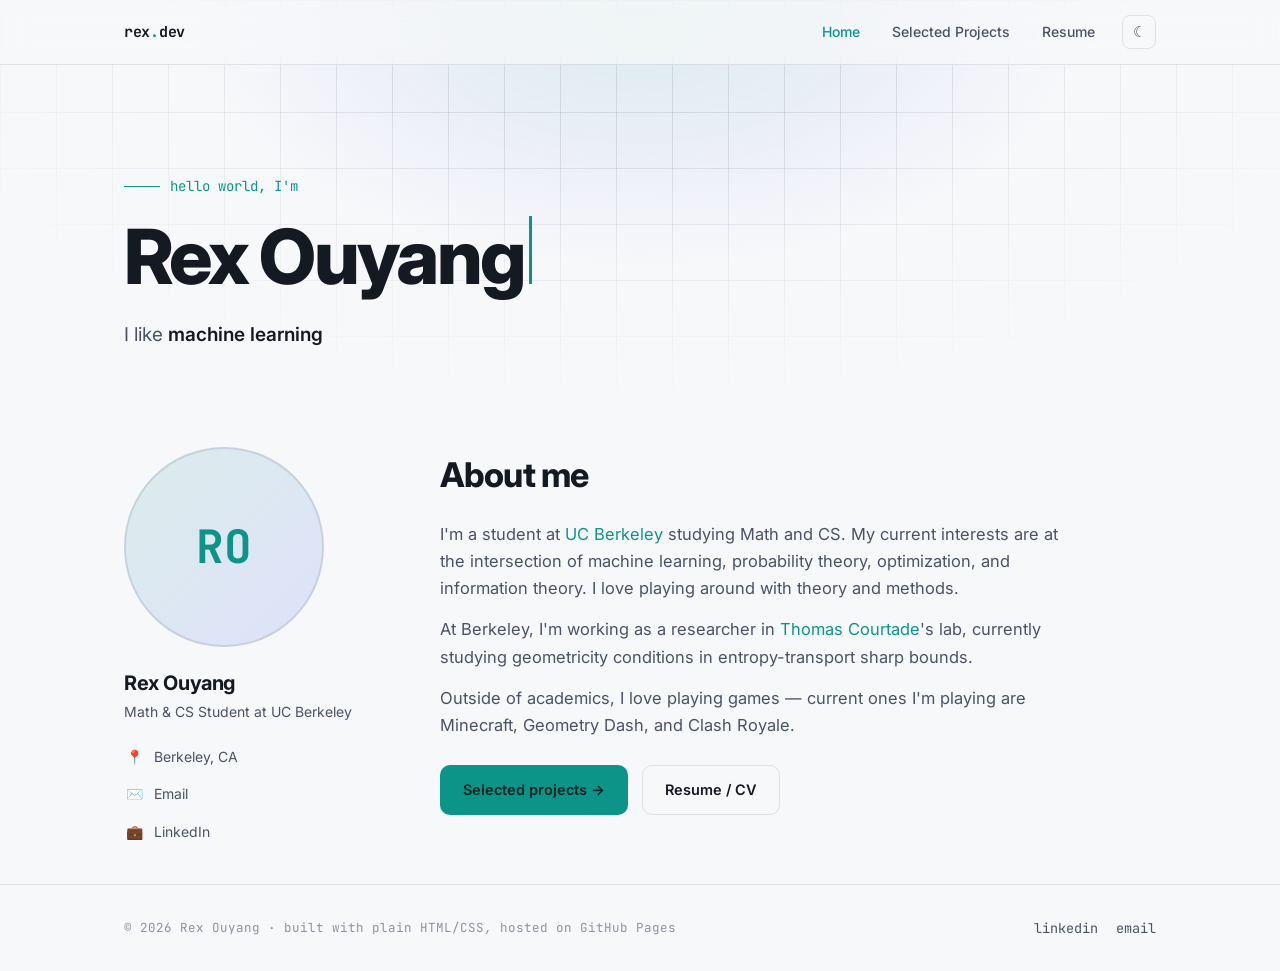
==== index.html @ 9c01684d "Initial site: homepage, selected projects, resume Co-Authored-By: Claude Fable 5 <noreply@anthropic." ====
<!DOCTYPE html>
<html lang="en">
<head>
  <meta charset="UTF-8" />
  <meta name="viewport" content="width=device-width, initial-scale=1.0" />
  <title>Rex Ouyang — Home</title>
  <meta name="description" content="Personal website of Rex Ouyang — machine learning, probability theory, optimization, and information theory." />
  <link rel="preconnect" href="https://fonts.googleapis.com" />
  <link rel="preconnect" href="https://fonts.gstatic.com" crossorigin />
  <link href="https://fonts.googleapis.com/css2?family=Inter:wght@400;500;600;700;800&family=JetBrains+Mono:wght@400;500;700&display=swap" rel="stylesheet" />
  <link rel="stylesheet" href="assets/style.css" />
  <script src="assets/main.js" defer></script>
  <link rel="icon" href="data:image/svg+xml,<svg xmlns='http://www.w3.org/2000/svg' viewBox='0 0 100 100'><text y='80' font-size='80'>∇</text></svg>" />
</head>
<body>
  <div class="bg-grid"></div>
  <div class="bg-glow"></div>

  <nav class="nav">
    <div class="nav-inner">
      <a class="logo" href="index.html">rex<span class="accent">.</span>dev</a>
      <div class="nav-links">
        <a href="index.html" class="active">Home</a>
        <a href="projects.html">Selected Projects</a>
        <a href="resume.html">Resume</a>
        <button class="theme-toggle" onclick="toggleTheme()" aria-label="Toggle theme">☀</button>
      </div>
    </div>
  </nav>

  <main>
    <!-- ============ HERO ============ -->
    <section class="hero container" style="padding-bottom: 30px;">
      <div class="hero-kicker">hello world, I'm</div>
      <h1>Rex Ouyang<span class="cursor-blink"></span></h1>
      <p class="sub">
        I like <strong><span id="typed" data-phrases='["machine learning","probability theory","optimization","information theory"]'></span></strong>
      </p>
    </section>

    <!-- ============ ABOUT ME ============ -->
    <section class="container reveal" style="padding-top: 30px;">
      <div class="about-grid">
        <aside class="profile-card">
          <!-- Drop your photo at assets/profile.jpg — until then the initials show -->
          <div class="avatar">
            <span class="initials">RO</span>
            <img src="assets/profile.jpg" alt="Rex Ouyang" onerror="this.remove()" />
          </div>
          <h2>Rex Ouyang</h2>
          <div class="role">Math &amp; CS Student at UC Berkeley</div>
          <ul class="profile-links">
            <li><span><span class="icon">📍</span>Berkeley, CA</span></li>
            <li><a href="mailto:rexhouyang@berkeley.edu"><span class="icon">✉️</span>Email</a></li>
            <li><a href="https://www.linkedin.com/in/rex-ouyang/"><span class="icon">💼</span>LinkedIn</a></li>
          </ul>
        </aside>

        <div class="about-text">
          <h2>About me</h2>
          <p>
            I'm a student at <a href="https://www.berkeley.edu">UC Berkeley</a> studying
            Math and CS. My current interests are at the intersection of machine learning,
            probability theory, optimization, and information theory. I love playing
            around with theory and methods.
          </p>
          <p>
            At Berkeley, I'm working as a researcher in
            <a href="https://people.eecs.berkeley.edu/~courtade/">Thomas Courtade</a>'s lab,
            currently studying geometricity conditions in entropy-transport sharp bounds.
          </p>
          <p>
            Outside of academics, I love playing games — current ones I'm playing are
            Minecraft, Geometry Dash, and Clash Royale.
          </p>
          <div class="hero-cta" style="margin-top: 26px;">
            <a class="btn btn-primary" href="projects.html">Selected projects →</a>
            <a class="btn btn-ghost" href="resume.html">Resume / CV</a>
          </div>
        </div>
      </div>
    </section>
  </main>

  <footer>
    <div class="footer-inner">
      <p>© 2026 Rex Ouyang · built with plain HTML/CSS, hosted on GitHub Pages</p>
      <div class="socials">
        <a href="https://www.linkedin.com/in/rex-ouyang/">linkedin</a>
        <a href="mailto:rexhouyang@berkeley.edu">email</a>
      </div>
    </div>
  </footer>
</body>
</html>
---- assets/style.css ----
/* ============================================
   Rex Ouyang — personal site
   Design tokens
   ============================================ */
:root {
  --bg: #0a0c10;
  --bg-soft: #11141b;
  --surface: #161a23;
  --surface-2: #1d2230;
  --border: rgba(255, 255, 255, 0.08);
  --text: #e8eaf0;
  --text-dim: #9aa3b5;
  --text-faint: #5d6577;
  --accent: #5eead4;        /* electric teal */
  --accent-2: #818cf8;      /* periwinkle */
  --accent-glow: rgba(94, 234, 212, 0.15);
  --mono: "JetBrains Mono", ui-monospace, SFMono-Regular, Menlo, monospace;
  --sans: "Inter", -apple-system, BlinkMacSystemFont, "Segoe UI", sans-serif;
  --radius: 14px;
  --max-w: 1080px;
}

[data-theme="light"] {
  --bg: #f7f8fa;
  --bg-soft: #eef0f4;
  --surface: #ffffff;
  --surface-2: #f1f3f7;
  --border: rgba(15, 23, 42, 0.1);
  --text: #151922;
  --text-dim: #4b5363;
  --text-faint: #8a92a3;
  --accent: #0d9488;
  --accent-2: #6366f1;
  --accent-glow: rgba(13, 148, 136, 0.12);
}

* { margin: 0; padding: 0; box-sizing: border-box; }

html { scroll-behavior: smooth; }

body {
  font-family: var(--sans);
  background: var(--bg);
  color: var(--text);
  line-height: 1.65;
  -webkit-font-smoothing: antialiased;
  overflow-x: hidden;
  transition: background 0.3s ease, color 0.3s ease;
}

::selection { background: var(--accent); color: var(--bg); }

/* ---------- background grid + glow ---------- */
.bg-grid {
  position: fixed;
  inset: 0;
  z-index: -2;
  background-image:
    linear-gradient(var(--border) 1px, transparent 1px),
    linear-gradient(90deg, var(--border) 1px, transparent 1px);
  background-size: 56px 56px;
  mask-image: radial-gradient(ellipse 80% 60% at 50% 0%, black 30%, transparent 75%);
  -webkit-mask-image: radial-gradient(ellipse 80% 60% at 50% 0%, black 30%, transparent 75%);
}

.bg-glow {
  position: fixed;
  top: -250px;
  left: 50%;
  transform: translateX(-50%);
  width: 900px;
  height: 520px;
  z-index: -1;
  background: radial-gradient(ellipse at center,
    var(--accent-glow) 0%,
    rgba(129, 140, 248, 0.07) 45%,
    transparent 70%);
  pointer-events: none;
}

/* ---------- nav ---------- */
.nav {
  position: sticky;
  top: 0;
  z-index: 50;
  backdrop-filter: blur(14px);
  -webkit-backdrop-filter: blur(14px);
  background: color-mix(in srgb, var(--bg) 72%, transparent);
  border-bottom: 1px solid var(--border);
}

.nav-inner {
  max-width: var(--max-w);
  margin: 0 auto;
  padding: 0 24px;
  height: 64px;
  display: flex;
  align-items: center;
  justify-content: space-between;
}

.logo {
  font-family: var(--mono);
  font-size: 15px;
  font-weight: 700;
  color: var(--text);
  text-decoration: none;
  letter-spacing: -0.02em;
}
.logo .accent { color: var(--accent); }

.nav-links {
  display: flex;
  align-items: center;
  gap: 6px;
}

.nav-links a {
  color: var(--text-dim);
  text-decoration: none;
  font-size: 14px;
  font-weight: 500;
  padding: 7px 13px;
  border-radius: 8px;
  transition: color 0.18s ease, background 0.18s ease;
}

.nav-links a:hover { color: var(--text); background: var(--surface-2); }
.nav-links a.active { color: var(--accent); }

.theme-toggle {
  background: none;
  border: 1px solid var(--border);
  border-radius: 8px;
  width: 34px;
  height: 34px;
  margin-left: 8px;
  cursor: pointer;
  color: var(--text-dim);
  font-size: 15px;
  display: grid;
  place-items: center;
  transition: color 0.18s, border-color 0.18s, transform 0.18s;
}
.theme-toggle:hover { color: var(--accent); border-color: var(--accent); transform: rotate(15deg); }

/* mobile nav */
.nav-burger { display: none; }

@media (max-width: 640px) {
  .nav-links { gap: 0; }
  .nav-links a { padding: 6px 8px; font-size: 13px; }
}

/* ---------- layout ---------- */
.container {
  max-width: var(--max-w);
  margin: 0 auto;
  padding: 0 24px;
}

main { min-height: calc(100vh - 64px - 90px); }

section { padding: 72px 0; }

/* ---------- hero ---------- */
.hero {
  padding-top: 110px;
  padding-bottom: 80px;
}

.hero-kicker {
  font-family: var(--mono);
  font-size: 14px;
  color: var(--accent);
  margin-bottom: 18px;
  display: flex;
  align-items: center;
  gap: 10px;
}

.hero-kicker::before {
  content: "";
  width: 36px;
  height: 1px;
  background: var(--accent);
  display: inline-block;
}

.hero h1 {
  font-size: clamp(42px, 7.5vw, 76px);
  font-weight: 800;
  letter-spacing: -0.035em;
  line-height: 1.05;
  margin-bottom: 22px;
}

.hero h1 .gradient {
  background: linear-gradient(100deg, var(--accent) 0%, var(--accent-2) 100%);
  -webkit-background-clip: text;
  background-clip: text;
  -webkit-text-fill-color: transparent;
  color: transparent;
}

.hero .sub {
  font-size: clamp(16px, 2.4vw, 19px);
  color: var(--text-dim);
  max-width: 560px;
  margin-bottom: 36px;
}

.hero .sub strong { color: var(--text); font-weight: 600; }

.hero-cta { display: flex; gap: 14px; flex-wrap: wrap; }

/* typing cursor */
.cursor-blink {
  display: inline-block;
  width: 3px;
  height: 0.9em;
  background: var(--accent);
  margin-left: 6px;
  vertical-align: baseline;
  animation: blink 1.1s step-end infinite;
}
@keyframes blink { 50% { opacity: 0; } }

/* ---------- buttons ---------- */
.btn {
  display: inline-flex;
  align-items: center;
  gap: 8px;
  padding: 12px 22px;
  border-radius: 10px;
  font-size: 14.5px;
  font-weight: 600;
  text-decoration: none;
  cursor: pointer;
  border: 1px solid transparent;
  transition: transform 0.18s ease, box-shadow 0.18s ease, background 0.18s, border-color 0.18s, color 0.18s;
}

.btn-primary {
  background: var(--accent);
  color: #06241f;
}
.btn-primary:hover {
  transform: translateY(-2px);
  box-shadow: 0 8px 28px var(--accent-glow), 0 4px 12px rgba(0,0,0,0.25);
}

.btn-ghost {
  border-color: var(--border);
  color: var(--text);
  background: transparent;
}
.btn-ghost:hover {
  border-color: var(--accent);
  color: var(--accent);
  transform: translateY(-2px);
}

/* ---------- section headers ---------- */
.section-header { margin-bottom: 44px; }

.section-header .eyebrow {
  font-family: var(--mono);
  font-size: 13px;
  color: var(--accent);
  text-transform: uppercase;
  letter-spacing: 0.12em;
  margin-bottom: 10px;
}

.section-header h2 {
  font-size: clamp(28px, 4.5vw, 38px);
  font-weight: 750;
  letter-spacing: -0.025em;
}

.section-header p {
  color: var(--text-dim);
  margin-top: 10px;
  max-width: 600px;
}

/* ---------- cards ---------- */
.grid {
  display: grid;
  gap: 20px;
}
.grid-2 { grid-template-columns: repeat(2, 1fr); }
.grid-3 { grid-template-columns: repeat(3, 1fr); }

@media (max-width: 880px) {
  .grid-3 { grid-template-columns: repeat(2, 1fr); }
}
@media (max-width: 620px) {
  .grid-2, .grid-3 { grid-template-columns: 1fr; }
}

.card {
  position: relative;
  background: var(--surface);
  border: 1px solid var(--border);
  border-radius: var(--radius);
  padding: 26px;
  transition: transform 0.22s ease, border-color 0.22s ease, box-shadow 0.22s ease;
  overflow: hidden;
}

.card::before {
  content: "";
  position: absolute;
  inset: 0;
  background: radial-gradient(420px circle at var(--mx, 50%) var(--my, 50%),
    var(--accent-glow), transparent 65%);
  opacity: 0;
  transition: opacity 0.3s ease;
  pointer-events: none;
}

.card:hover {
  transform: translateY(-4px);
  border-color: color-mix(in srgb, var(--accent) 40%, var(--border));
  box-shadow: 0 14px 40px rgba(0, 0, 0, 0.3);
}
.card:hover::before { opacity: 1; }

[data-theme="light"] .card:hover { box-shadow: 0 14px 36px rgba(15, 23, 42, 0.1); }

.card h3 {
  font-size: 18px;
  font-weight: 650;
  letter-spacing: -0.015em;
  margin-bottom: 8px;
}

.card p { font-size: 14.5px; color: var(--text-dim); }

.card-icon {
  font-size: 26px;
  margin-bottom: 16px;
  display: block;
}

.card-links {
  margin-top: 18px;
  display: flex;
  gap: 16px;
}

.card-links a {
  font-family: var(--mono);
  font-size: 12.5px;
  color: var(--accent);
  text-decoration: none;
}
.card-links a:hover { text-decoration: underline; }

/* ---------- tags ---------- */
.tags { display: flex; flex-wrap: wrap; gap: 7px; margin-top: 16px; }

.tag {
  font-family: var(--mono);
  font-size: 11.5px;
  color: var(--text-dim);
  background: var(--surface-2);
  border: 1px solid var(--border);
  padding: 3px 10px;
  border-radius: 99px;
}

/* ---------- project filter buttons ---------- */
.filters {
  display: flex;
  flex-wrap: wrap;
  gap: 8px;
  margin-bottom: 32px;
}

.filter-btn {
  font-family: var(--mono);
  font-size: 13px;
  padding: 7px 16px;
  border-radius: 99px;
  border: 1px solid var(--border);
  background: transparent;
  color: var(--text-dim);
  cursor: pointer;
  transition: all 0.18s ease;
}

.filter-btn:hover { color: var(--text); border-color: var(--text-faint); }
.filter-btn.active {
  background: var(--accent);
  color: #06241f;
  border-color: var(--accent);
}

/* ---------- resume ---------- */
.resume-actions {
  display: flex;
  gap: 14px;
  flex-wrap: wrap;
  margin-bottom: 48px;
}

.resume-section { margin-bottom: 44px; }

.resume-section h3 {
  font-family: var(--mono);
  font-size: 13px;
  text-transform: uppercase;
  letter-spacing: 0.12em;
  color: var(--accent);
  margin-bottom: 20px;
  display: flex;
  align-items: center;
  gap: 14px;
}
.resume-section h3::after {
  content: "";
  flex: 1;
  height: 1px;
  background: var(--border);
}

.resume-item {
  display: grid;
  grid-template-columns: 150px 1fr;
  gap: 24px;
  padding: 18px 0;
}

.resume-item .when {
  font-family: var(--mono);
  font-size: 12.5px;
  color: var(--text-faint);
  padding-top: 3px;
}

.resume-item .what h4 {
  font-size: 16px;
  font-weight: 650;
  letter-spacing: -0.01em;
}

.resume-item .what .where {
  font-size: 14px;
  color: var(--accent);
  margin-bottom: 6px;
}

.resume-item .what ul {
  margin-top: 8px;
  padding-left: 18px;
  color: var(--text-dim);
  font-size: 14.5px;
}
.resume-item .what ul li { margin-bottom: 4px; }

@media (max-width: 640px) {
  .resume-item { grid-template-columns: 1fr; gap: 6px; }
}

.skills-grid {
  display: grid;
  grid-template-columns: repeat(auto-fill, minmax(220px, 1fr));
  gap: 16px;
}

.skill-group {
  background: var(--surface);
  border: 1px solid var(--border);
  border-radius: var(--radius);
  padding: 20px;
}

.skill-group .label {
  font-family: var(--mono);
  font-size: 12px;
  color: var(--text-faint);
  text-transform: uppercase;
  letter-spacing: 0.1em;
  margin-bottom: 12px;
}

/* ---------- about (homepage) ---------- */
.about-grid {
  display: grid;
  grid-template-columns: 260px 1fr;
  gap: 56px;
  align-items: start;
}
@media (max-width: 760px) {
  .about-grid { grid-template-columns: 1fr; gap: 36px; }
  .profile-card { max-width: 320px; }
}

.avatar {
  position: relative;
  width: 200px;
  height: 200px;
  margin-bottom: 20px;
  border-radius: 50%;
  overflow: hidden;
  border: 2px solid var(--border);
  background: linear-gradient(135deg, var(--accent-glow), rgba(129, 140, 248, 0.2));
  display: grid;
  place-items: center;
}

.avatar .initials {
  font-family: var(--mono);
  font-size: 46px;
  font-weight: 700;
  color: var(--accent);
}

.avatar img {
  position: absolute;
  inset: 0;
  width: 100%;
  height: 100%;
  object-fit: cover;
}

.profile-card h2 {
  font-size: 20px;
  font-weight: 700;
  letter-spacing: -0.02em;
}

.profile-card .role {
  font-size: 14px;
  color: var(--text-dim);
  margin-bottom: 20px;
}

.profile-links {
  list-style: none;
  display: flex;
  flex-direction: column;
  gap: 11px;
}

.profile-links a, .profile-links li > span {
  display: inline-flex;
  align-items: center;
  gap: 10px;
  color: var(--text-dim);
  text-decoration: none;
  font-size: 14px;
  transition: color 0.18s ease;
}
.profile-links a:hover { color: var(--accent); }
.profile-links .icon {
  width: 20px;
  text-align: center;
  flex-shrink: 0;
}

.about-text h2 {
  font-size: clamp(26px, 4vw, 34px);
  font-weight: 750;
  letter-spacing: -0.025em;
  margin-bottom: 18px;
}

.about-text p {
  color: var(--text-dim);
  font-size: 16.5px;
  max-width: 640px;
  margin-bottom: 14px;
}

.about-text p a { color: var(--accent); text-decoration: none; }
.about-text p a:hover { text-decoration: underline; }

/* ---------- footer ---------- */
footer {
  border-top: 1px solid var(--border);
  padding: 32px 0;
  margin-top: 40px;
}

.footer-inner {
  max-width: var(--max-w);
  margin: 0 auto;
  padding: 0 24px;
  display: flex;
  align-items: center;
  justify-content: space-between;
  flex-wrap: wrap;
  gap: 14px;
}

footer p {
  font-family: var(--mono);
  font-size: 12.5px;
  color: var(--text-faint);
}

.socials { display: flex; gap: 18px; }

.socials a {
  color: var(--text-dim);
  text-decoration: none;
  font-size: 13.5px;
  font-family: var(--mono);
  transition: color 0.18s ease;
}
.socials a:hover { color: var(--accent); }

/* ---------- scroll reveal ---------- */
.reveal {
  opacity: 0;
  transform: translateY(24px);
  transition: opacity 0.6s cubic-bezier(0.16, 1, 0.3, 1),
              transform 0.6s cubic-bezier(0.16, 1, 0.3, 1);
}

.reveal.visible { opacity: 1; transform: none; }

@media (prefers-reduced-motion: reduce) {
  .reveal { opacity: 1; transform: none; transition: none; }
  html { scroll-behavior: auto; }
}
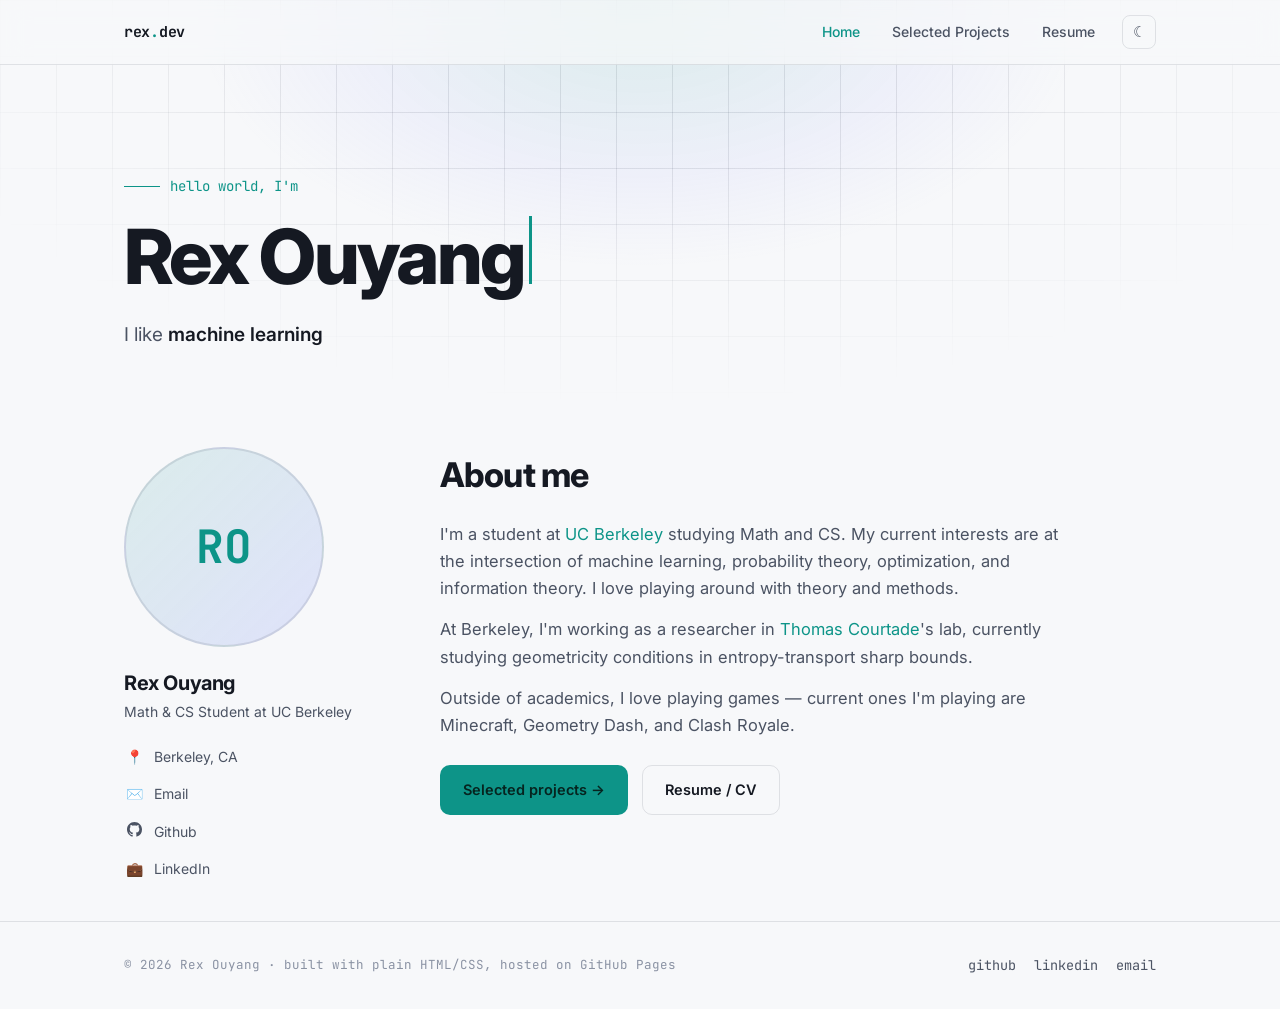
==== commit 9d04e59a: "Add GitHub link to homepage profile card and footer Co-Authored-By: Claude Fable 5 <noreply@anthropi" ====
--- a/index.html
+++ b/index.html
@@ -52,6 +52,7 @@
           <ul class="profile-links">
             <li><span><span class="icon">📍</span>Berkeley, CA</span></li>
             <li><a href="mailto:rexhouyang@berkeley.edu"><span class="icon">✉️</span>Email</a></li>
+            <li><a href="https://github.com/Shrekles"><span class="icon"><svg viewBox="0 0 16 16" width="15" height="15" fill="currentColor" aria-hidden="true"><path d="M8 0C3.58 0 0 3.58 0 8c0 3.54 2.29 6.53 5.47 7.59.4.07.55-.17.55-.38 0-.19-.01-.82-.01-1.49-2.01.37-2.53-.49-2.69-.94-.09-.23-.48-.94-.82-1.13-.28-.15-.68-.52-.01-.53.63-.01 1.08.58 1.23.82.72 1.21 1.87.87 2.33.66.07-.52.28-.87.51-1.07-1.78-.2-3.64-.89-3.64-3.95 0-.87.31-1.59.82-2.15-.08-.2-.36-1.02.08-2.12 0 0 .67-.21 2.2.82.64-.18 1.32-.27 2-.27s1.36.09 2 .27c1.53-1.04 2.2-.82 2.2-.82.44 1.1.16 1.92.08 2.12.51.56.82 1.27.82 2.15 0 3.07-1.87 3.75-3.65 3.95.29.25.54.73.54 1.48 0 1.07-.01 1.93-.01 2.2 0 .21.15.46.55.38A8.01 8.01 0 0 0 16 8c0-4.42-3.58-8-8-8z"/></svg></span>Github</a></li>
             <li><a href="https://www.linkedin.com/in/rex-ouyang/"><span class="icon">💼</span>LinkedIn</a></li>
           </ul>
         </aside>
@@ -86,6 +87,7 @@
     <div class="footer-inner">
       <p>© 2026 Rex Ouyang · built with plain HTML/CSS, hosted on GitHub Pages</p>
       <div class="socials">
+        <a href="https://github.com/Shrekles">github</a>
         <a href="https://www.linkedin.com/in/rex-ouyang/">linkedin</a>
         <a href="mailto:rexhouyang@berkeley.edu">email</a>
       </div>
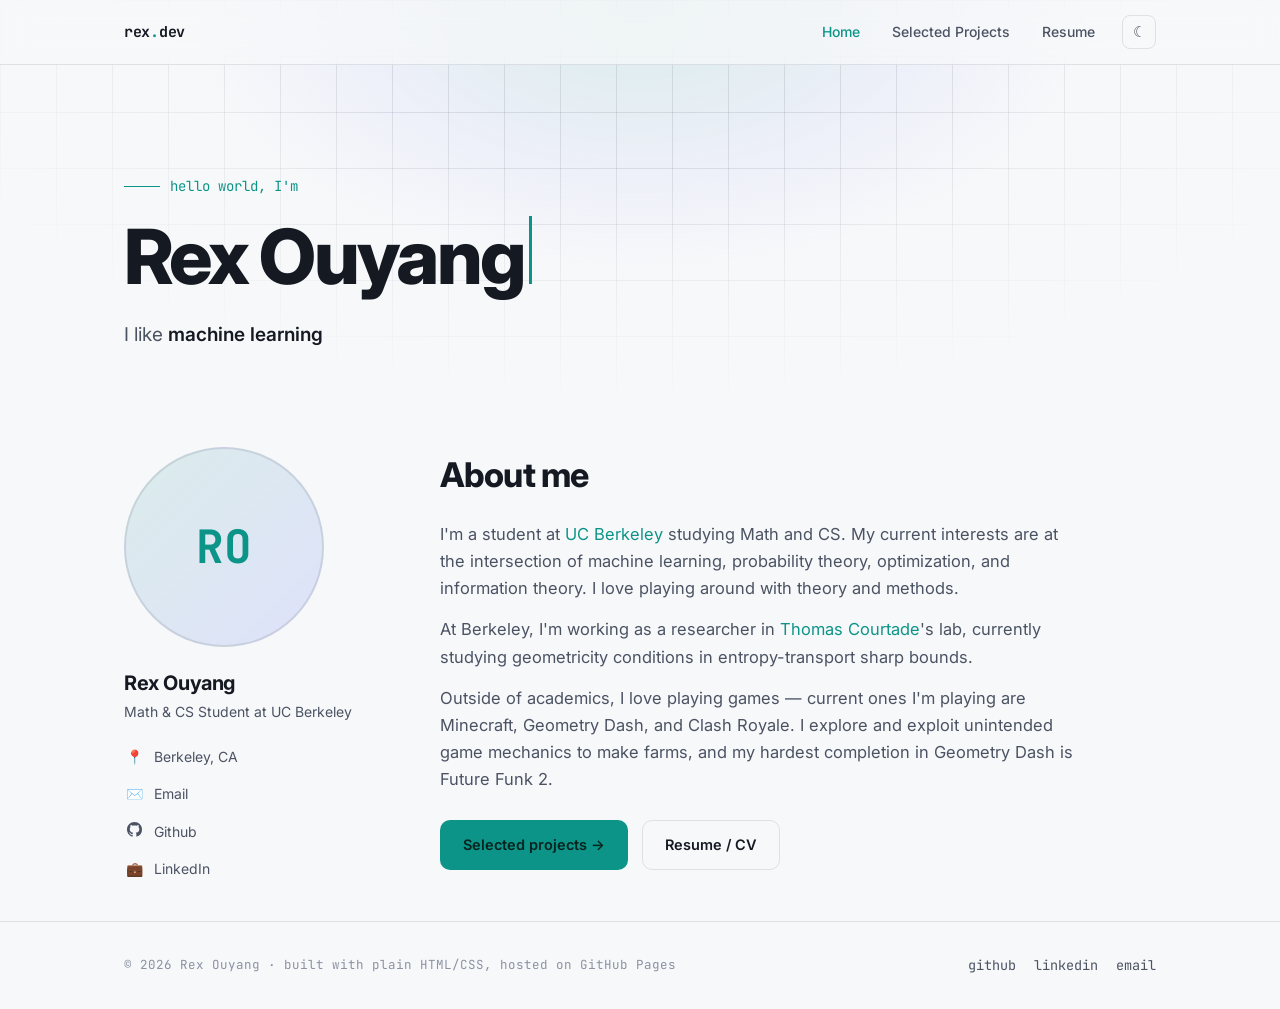
==== commit 349d4684: "Expand games blurb: mechanics-exploit farms, Future Funk 2 completion Co-Authored-By: Claude Fable 5" ====
--- a/index.html
+++ b/index.html
@@ -72,7 +72,9 @@
           </p>
           <p>
             Outside of academics, I love playing games — current ones I'm playing are
-            Minecraft, Geometry Dash, and Clash Royale.
+            Minecraft, Geometry Dash, and Clash Royale. I explore and exploit unintended
+            game mechanics to make farms, and my hardest completion in Geometry Dash is
+            Future Funk 2.
           </p>
           <div class="hero-cta" style="margin-top: 26px;">
             <a class="btn btn-primary" href="projects.html">Selected projects →</a>
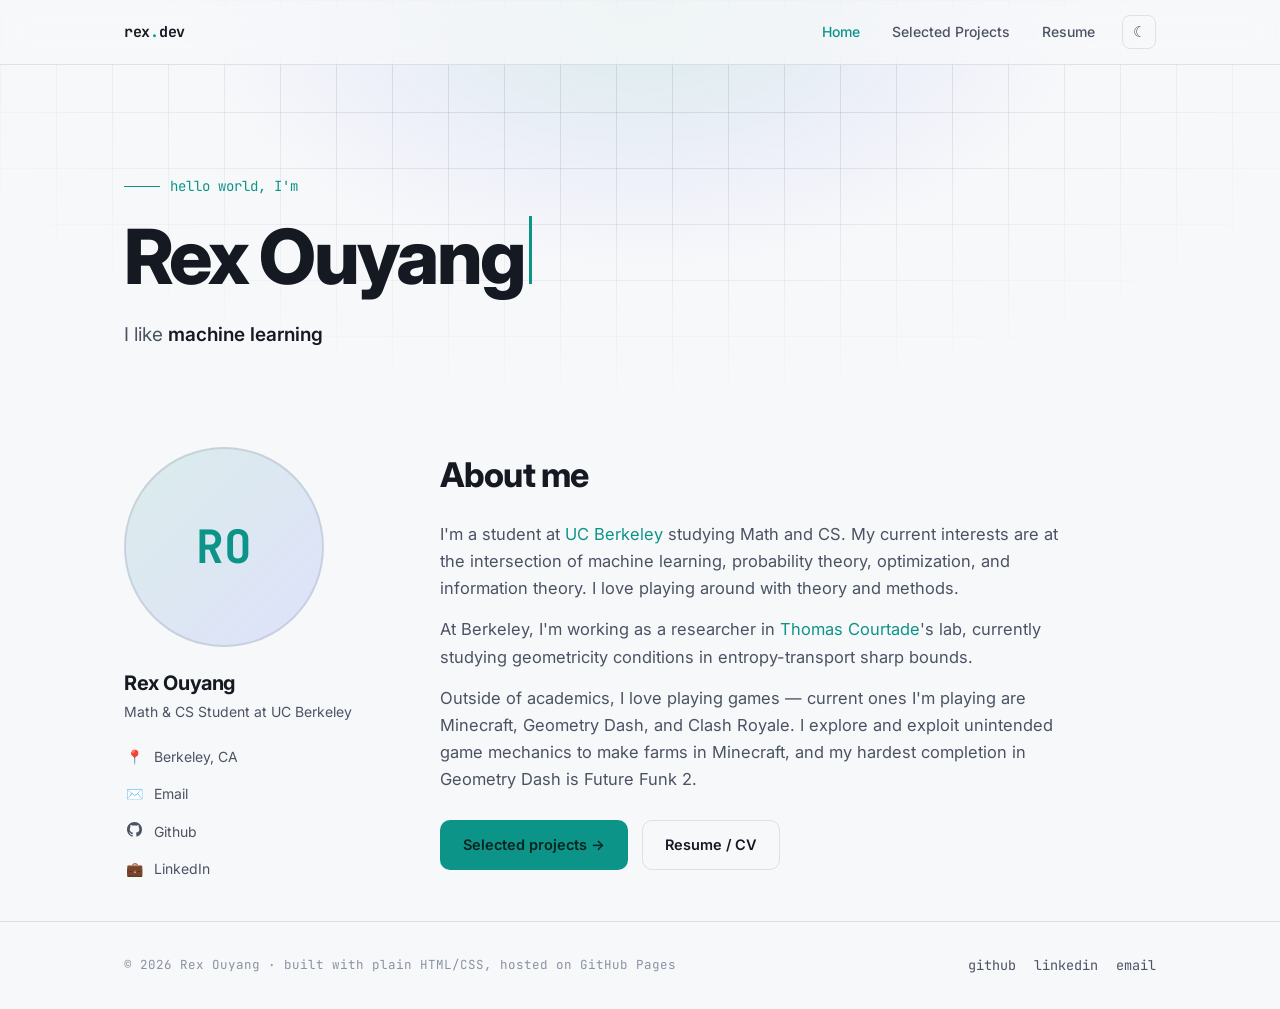
==== commit 29e1fbfe: "Clarify farms are in Minecraft Co-Authored-By: Claude Fable 5 <noreply@anthropic.com>" ====
--- a/index.html
+++ b/index.html
@@ -73,8 +73,8 @@
           <p>
             Outside of academics, I love playing games — current ones I'm playing are
             Minecraft, Geometry Dash, and Clash Royale. I explore and exploit unintended
-            game mechanics to make farms, and my hardest completion in Geometry Dash is
-            Future Funk 2.
+            game mechanics to make farms in Minecraft, and my hardest completion in
+            Geometry Dash is Future Funk 2.
           </p>
           <div class="hero-cta" style="margin-top: 26px;">
             <a class="btn btn-primary" href="projects.html">Selected projects →</a>
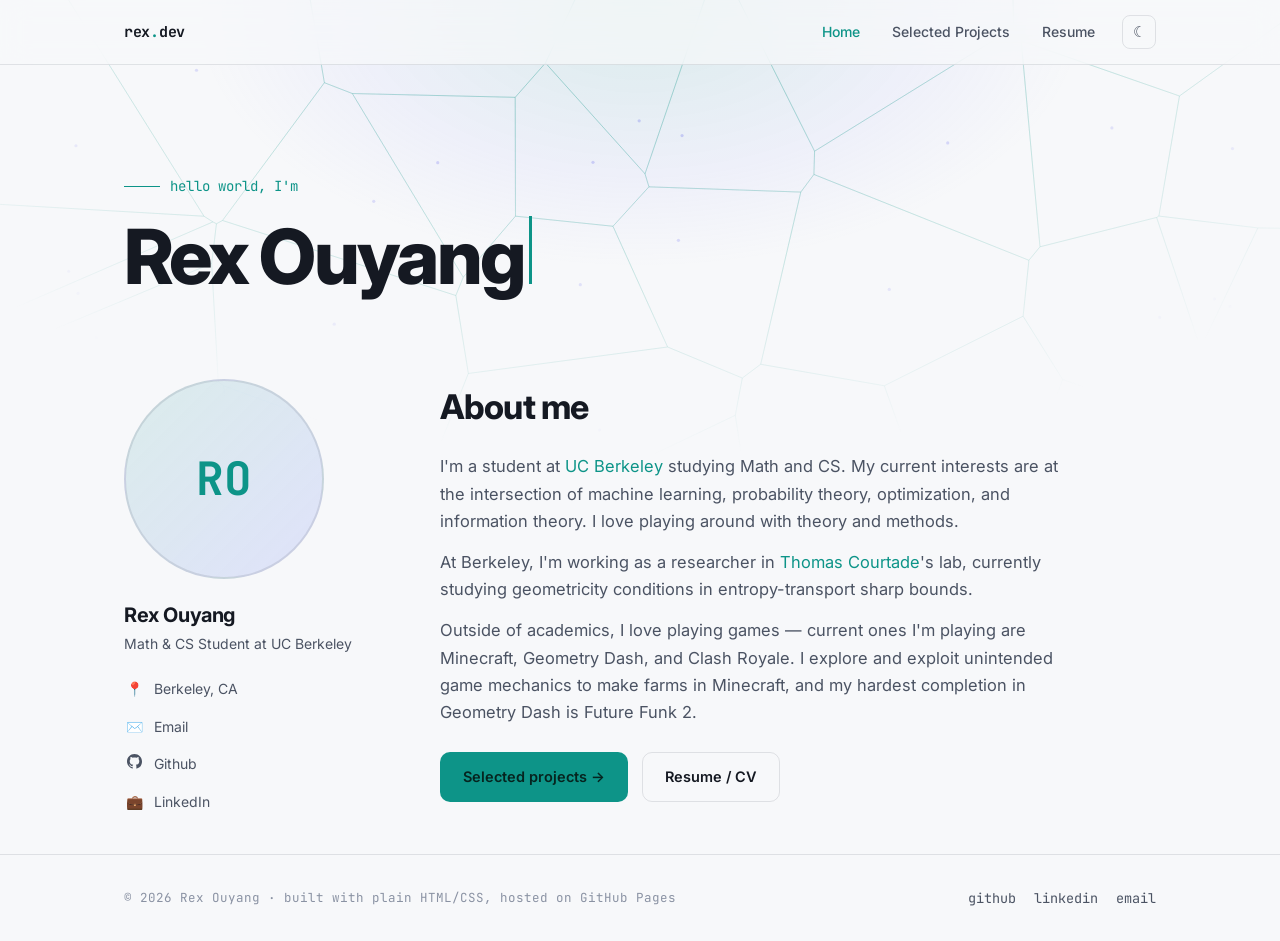
==== commit 024fba7f: "Replace grid background with generative Poisson-Voronoi; drop hero typing line Co-Authored-By: Claud" ====
--- a/index.html
+++ b/index.html
@@ -13,7 +13,7 @@
   <link rel="icon" href="data:image/svg+xml,<svg xmlns='http://www.w3.org/2000/svg' viewBox='0 0 100 100'><text y='80' font-size='80'>∇</text></svg>" />
 </head>
 <body>
-  <div class="bg-grid"></div>
+  <canvas class="bg-voronoi" id="bg-voronoi" aria-hidden="true"></canvas>
   <div class="bg-glow"></div>
 
   <nav class="nav">
@@ -33,9 +33,6 @@
     <section class="hero container" style="padding-bottom: 30px;">
       <div class="hero-kicker">hello world, I'm</div>
       <h1>Rex Ouyang<span class="cursor-blink"></span></h1>
-      <p class="sub">
-        I like <strong><span id="typed" data-phrases='["machine learning","probability theory","optimization","information theory"]'></span></strong>
-      </p>
     </section>
 
     <!-- ============ ABOUT ME ============ -->
--- a/assets/style.css
+++ b/assets/style.css
@@ -50,17 +50,16 @@
 
 ::selection { background: var(--accent); color: var(--bg); }
 
-/* ---------- background grid + glow ---------- */
-.bg-grid {
+/* ---------- background: Poisson–Voronoi + glow ---------- */
+.bg-voronoi {
   position: fixed;
   inset: 0;
   z-index: -2;
-  background-image:
-    linear-gradient(var(--border) 1px, transparent 1px),
-    linear-gradient(90deg, var(--border) 1px, transparent 1px);
-  background-size: 56px 56px;
-  mask-image: radial-gradient(ellipse 80% 60% at 50% 0%, black 30%, transparent 75%);
-  -webkit-mask-image: radial-gradient(ellipse 80% 60% at 50% 0%, black 30%, transparent 75%);
+  width: 100%;
+  height: 100%;
+  pointer-events: none;
+  mask-image: radial-gradient(ellipse 85% 65% at 50% 0%, black 25%, transparent 78%);
+  -webkit-mask-image: radial-gradient(ellipse 85% 65% at 50% 0%, black 25%, transparent 78%);
 }
 
 .bg-glow {
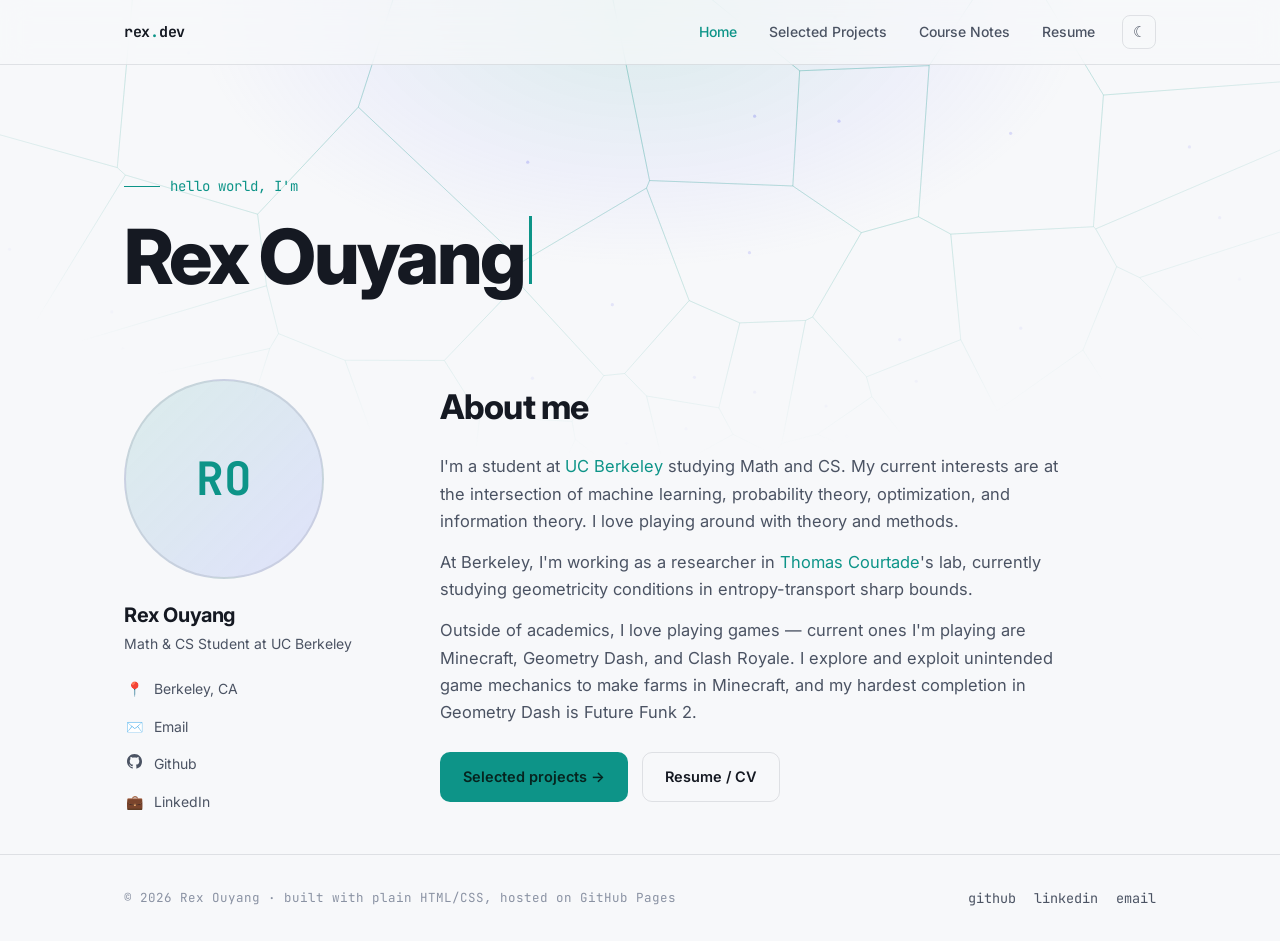
==== commit f42c6fe3: "Add undergraduate course notes page with empty state Co-Authored-By: Claude Fable 5 <noreply@anthrop" ====
--- a/index.html
+++ b/index.html
@@ -21,7 +21,8 @@
       <a class="logo" href="index.html">rex<span class="accent">.</span>dev</a>
       <div class="nav-links">
         <a href="index.html" class="active">Home</a>
-        <a href="projects.html">Selected Projects</a>
+        <a href="projects.html"><span class="nav-full">Selected </span>Projects</a>
+        <a href="notes.html"><span class="nav-full">Course </span>Notes</a>
         <a href="resume.html">Resume</a>
         <button class="theme-toggle" onclick="toggleTheme()" aria-label="Toggle theme">☀</button>
       </div>
--- a/assets/style.css
+++ b/assets/style.css
@@ -147,8 +147,12 @@
 .nav-burger { display: none; }
 
 @media (max-width: 640px) {
+  .nav-inner { padding: 0 14px; }
   .nav-links { gap: 0; }
-  .nav-links a { padding: 6px 8px; font-size: 13px; }
+  .nav-links a { padding: 6px 7px; font-size: 12.5px; white-space: nowrap; }
+  .theme-toggle { margin-left: 4px; width: 30px; height: 30px; }
+  /* "Selected Projects" -> "Projects", "Course Notes" -> "Notes" */
+  .nav-full { display: none; }
 }
 
 /* ---------- layout ---------- */
@@ -398,6 +402,78 @@
   border-color: var(--accent);
 }
 
+/* ---------- course notes ---------- */
+.empty-state {
+  text-align: center;
+  padding: 8px 0 32px;
+}
+
+.empty-state img {
+  display: block;
+  width: 100%;
+  max-width: 470px;
+  margin: 0 auto 28px;
+  border-radius: var(--radius);
+  border: 1px solid var(--border);
+}
+
+.empty-state h3 {
+  font-size: 20px;
+  font-weight: 650;
+  letter-spacing: -0.015em;
+  margin-bottom: 8px;
+}
+
+.empty-state p {
+  color: var(--text-dim);
+  font-size: 15px;
+  max-width: 460px;
+  margin: 0 auto;
+}
+
+/* rows for when notes exist — see the template in notes.html */
+.note-row {
+  display: flex;
+  align-items: baseline;
+  gap: 18px;
+  padding: 15px 18px;
+  border-radius: 10px;
+  border: 1px solid transparent;
+  text-decoration: none;
+  color: inherit;
+  transition: background 0.18s ease, border-color 0.18s ease;
+}
+
+.note-row:hover {
+  background: var(--surface);
+  border-color: var(--border);
+}
+
+.note-code {
+  font-family: var(--mono);
+  font-size: 13px;
+  color: var(--accent);
+  min-width: 96px;
+  flex-shrink: 0;
+}
+
+.note-title { font-weight: 550; font-size: 15px; }
+
+.note-meta {
+  font-family: var(--mono);
+  font-size: 12.5px;
+  color: var(--text-faint);
+  margin-left: auto;
+  flex-shrink: 0;
+}
+
+.note-row:hover .note-meta { color: var(--accent); }
+
+@media (max-width: 640px) {
+  .note-row { flex-wrap: wrap; gap: 6px 14px; }
+  .note-meta { margin-left: 0; }
+}
+
 /* ---------- resume ---------- */
 .resume-actions {
   display: flex;
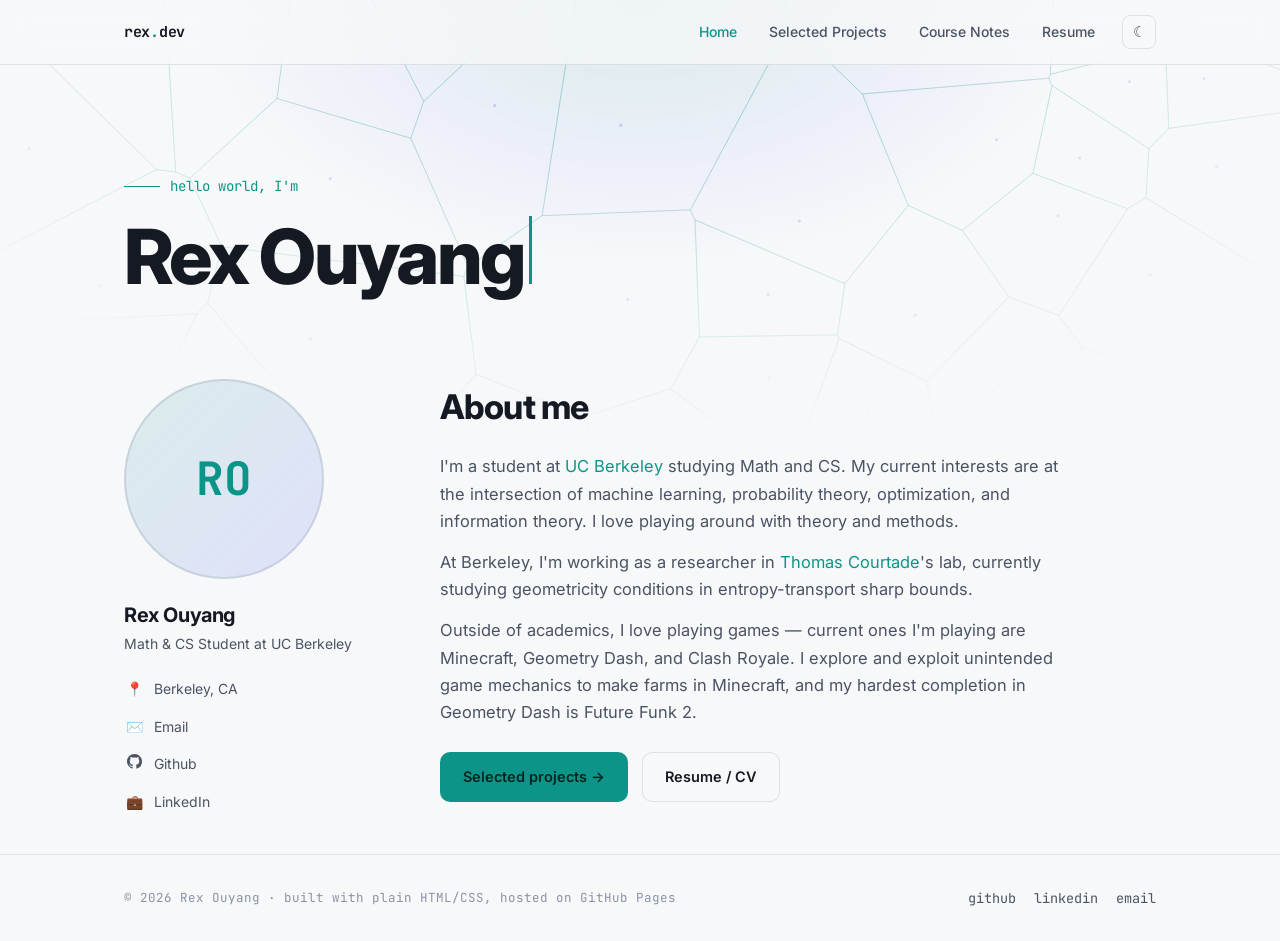
==== commit 89118c4f: "SEO: per-page titles, meta descriptions, canonicals, OG tags, JSON-LD, sitemap Also fixes missing h1" ====
--- a/index.html
+++ b/index.html
@@ -3,8 +3,34 @@
 <head>
   <meta charset="UTF-8" />
   <meta name="viewport" content="width=device-width, initial-scale=1.0" />
-  <title>Rex Ouyang — Home</title>
-  <meta name="description" content="Personal website of Rex Ouyang — machine learning, probability theory, optimization, and information theory." />
+  <title>Rex Ouyang — Math &amp; CS at UC Berkeley</title>
+  <meta name="description" content="Math and CS undergraduate at UC Berkeley, researching sharp entropy bounds in Thomas Courtade's lab. Projects and scribed course notes." />
+  <link rel="canonical" href="https://shrekles.github.io/" />
+  <meta property="og:type" content="website" />
+  <meta property="og:site_name" content="Rex Ouyang" />
+  <meta property="og:title" content="Rex Ouyang — Math &amp; CS at UC Berkeley" />
+  <meta property="og:description" content="Math and CS at UC Berkeley. Machine learning, probability theory, optimization, and information theory." />
+  <meta property="og:url" content="https://shrekles.github.io/" />
+  <meta name="twitter:card" content="summary" />
+  <script type="application/ld+json">
+  {
+    "@context": "https://schema.org",
+    "@type": "Person",
+    "name": "Rex Ouyang",
+    "url": "https://shrekles.github.io/",
+    "email": "mailto:rexhouyang@berkeley.edu",
+    "jobTitle": "Undergraduate Researcher",
+    "affiliation": {
+      "@type": "CollegeOrUniversity",
+      "name": "University of California, Berkeley"
+    },
+    "knowsAbout": ["Machine learning", "Probability theory", "Optimization", "Information theory"],
+    "sameAs": [
+      "https://github.com/Shrekles",
+      "https://www.linkedin.com/in/rex-ouyang/"
+    ]
+  }
+  </script>
   <link rel="preconnect" href="https://fonts.googleapis.com" />
   <link rel="preconnect" href="https://fonts.gstatic.com" crossorigin />
   <link href="https://fonts.googleapis.com/css2?family=Inter:wght@400;500;600;700;800&family=JetBrains+Mono:wght@400;500;700&display=swap" rel="stylesheet" />
--- a/assets/style.css
+++ b/assets/style.css
@@ -276,6 +276,7 @@
   margin-bottom: 10px;
 }
 
+.section-header h1,
 .section-header h2 {
   font-size: clamp(28px, 4.5vw, 38px);
   font-weight: 750;
@@ -287,6 +288,12 @@
   margin-top: 10px;
   max-width: 600px;
 }
+
+.section-header p a {
+  color: var(--accent);
+  text-decoration: none;
+}
+.section-header p a:hover { text-decoration: underline; }
 
 /* ---------- cards ---------- */
 .grid {
@@ -403,38 +410,34 @@
 }
 
 /* ---------- course notes ---------- */
-.empty-state {
+/* end-of-page marker */
+.scroll-end {
   text-align: center;
-  padding: 8px 0 32px;
-}
-
-.empty-state img {
+  padding: 64px 0 8px;
+}
+
+.scroll-end img {
   display: block;
   width: 100%;
-  max-width: 470px;
-  margin: 0 auto 28px;
+  max-width: 400px;
+  margin: 0 auto 18px;
   border-radius: var(--radius);
   border: 1px solid var(--border);
 }
 
-.empty-state h3 {
-  font-size: 20px;
-  font-weight: 650;
-  letter-spacing: -0.015em;
-  margin-bottom: 8px;
-}
-
-.empty-state p {
-  color: var(--text-dim);
-  font-size: 15px;
-  max-width: 460px;
+.scroll-end p {
+  font-family: var(--mono);
+  font-size: 13px;
+  color: var(--text-faint);
+  max-width: 420px;
   margin: 0 auto;
+  line-height: 1.6;
 }
 
 /* rows for when notes exist — see the template in notes.html */
 .note-row {
   display: flex;
-  align-items: baseline;
+  align-items: flex-start;
   gap: 18px;
   padding: 15px 18px;
   border-radius: 10px;
@@ -455,9 +458,26 @@
   color: var(--accent);
   min-width: 96px;
   flex-shrink: 0;
-}
-
-.note-title { font-weight: 550; font-size: 15px; }
+  padding-top: 2px;
+}
+
+.note-body {
+  display: flex;
+  flex-direction: column;
+  gap: 3px;
+}
+
+.note-title {
+  font-weight: 550;
+  font-size: 15px;
+  letter-spacing: -0.01em;
+}
+
+.note-desc {
+  font-size: 13px;
+  color: var(--text-faint);
+  line-height: 1.5;
+}
 
 .note-meta {
   font-family: var(--mono);
@@ -465,6 +485,7 @@
   color: var(--text-faint);
   margin-left: auto;
   flex-shrink: 0;
+  padding-top: 2px;
 }
 
 .note-row:hover .note-meta { color: var(--accent); }
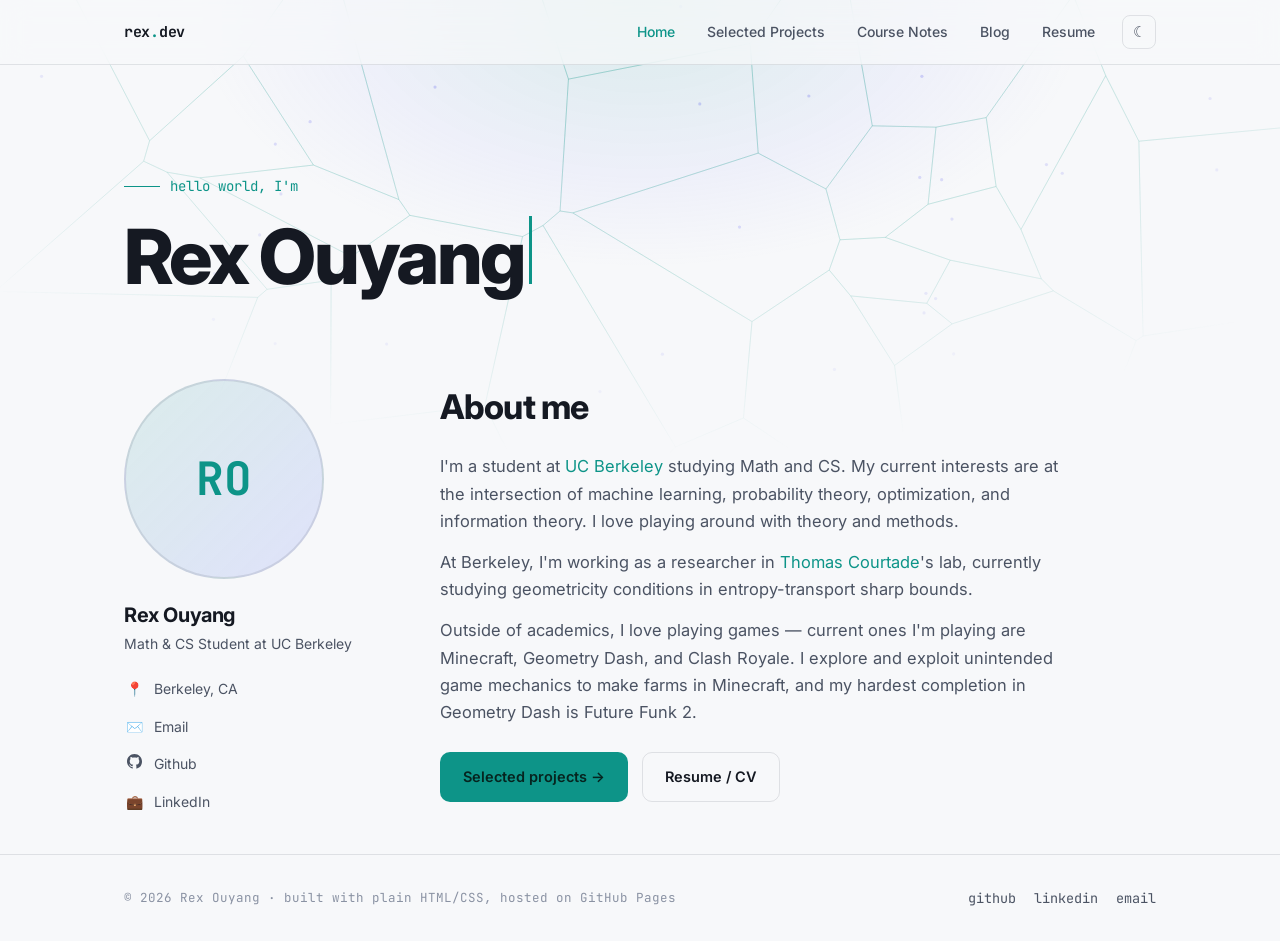
==== commit deeaf474: "Add blog section with post on geometricity of transport-entropy inequalities" ====
--- a/index.html
+++ b/index.html
@@ -49,6 +49,7 @@
         <a href="index.html" class="active">Home</a>
         <a href="projects.html"><span class="nav-full">Selected </span>Projects</a>
         <a href="notes.html"><span class="nav-full">Course </span>Notes</a>
+        <a href="blog.html">Blog</a>
         <a href="resume.html">Resume</a>
         <button class="theme-toggle" onclick="toggleTheme()" aria-label="Toggle theme">☀</button>
       </div>
--- a/assets/style.css
+++ b/assets/style.css
@@ -495,6 +495,251 @@
   .note-meta { margin-left: 0; }
 }
 
+/* ---------- notes: compact / icon view toggle ---------- */
+.notes-toolbar {
+  display: flex;
+  align-items: center;
+  justify-content: flex-end;
+  gap: 10px;
+  margin-bottom: 10px;
+}
+
+.resample-btn {
+  display: inline-flex;
+  align-items: center;
+  gap: 7px;
+  font-family: var(--mono);
+  font-size: 12px;
+  padding: 7px 14px;
+  border: 1px solid var(--border);
+  border-radius: 99px;
+  background: var(--surface);
+  color: var(--text-dim);
+  cursor: pointer;
+  transition: color 0.18s ease, border-color 0.18s ease;
+}
+
+.resample-btn:hover { color: var(--accent); border-color: var(--accent); }
+.resample-btn svg { width: 13px; height: 13px; }
+.resample-btn.spin svg { animation: resample-spin 0.6s cubic-bezier(0.16, 1, 0.3, 1); }
+
+@keyframes resample-spin { from { transform: rotate(0deg); } to { transform: rotate(360deg); } }
+
+@media (prefers-reduced-motion: reduce) {
+  .resample-btn.spin svg { animation: none; }
+}
+
+.view-toggle {
+  display: inline-flex;
+  gap: 2px;
+  padding: 3px;
+  border: 1px solid var(--border);
+  border-radius: 99px;
+  background: var(--surface);
+}
+
+.view-btn {
+  display: inline-flex;
+  align-items: center;
+  gap: 7px;
+  font-family: var(--mono);
+  font-size: 12px;
+  padding: 5px 13px;
+  border: none;
+  border-radius: 99px;
+  background: transparent;
+  color: var(--text-dim);
+  cursor: pointer;
+  transition: background 0.18s ease, color 0.18s ease;
+}
+
+.view-btn:hover { color: var(--text); }
+.view-btn svg { width: 14px; height: 14px; }
+.view-btn[aria-pressed="true"] { background: var(--accent); color: var(--bg); }
+
+/* thumbnails only exist in icon view */
+.note-thumb { display: none; }
+
+/* ---------- notes: icon (grid) view ---------- */
+.term-notes.view-grid {
+  display: grid;
+  grid-template-columns: repeat(auto-fill, minmax(268px, 1fr));
+  gap: 20px;
+}
+
+.term-notes.view-grid .note-row {
+  flex-direction: column;
+  align-items: stretch;
+  gap: 0;
+  padding: 0;
+  overflow: hidden;
+  border-color: var(--border);
+  border-radius: var(--radius);
+  background: var(--surface);
+}
+
+.term-notes.view-grid .note-row:hover {
+  border-color: var(--accent);
+  background: var(--surface-2);
+}
+
+.term-notes.view-grid .note-thumb {
+  display: block;
+  width: 100%;
+  height: 156px;
+  background: var(--bg-soft);
+  border-bottom: 1px solid var(--border);
+}
+
+.term-notes.view-grid .note-code {
+  min-width: 0;
+  padding: 14px 16px 0;
+}
+
+.term-notes.view-grid .note-body { padding: 2px 16px 0; }
+
+.term-notes.view-grid .note-desc {
+  display: -webkit-box;
+  -webkit-line-clamp: 3;
+  -webkit-box-orient: vertical;
+  overflow: hidden;
+}
+
+.term-notes.view-grid .note-meta {
+  margin-left: 0;
+  padding: 10px 16px 15px;
+}
+
+@media (max-width: 640px) {
+  .term-notes.view-grid { grid-template-columns: 1fr; }
+}
+
+/* ---------- blog: index list ---------- */
+.post-list { display: flex; flex-direction: column; }
+
+.post-row {
+  display: flex;
+  align-items: baseline;
+  gap: 18px;
+  padding: 17px 18px;
+  border-radius: 10px;
+  border: 1px solid transparent;
+  text-decoration: none;
+  color: inherit;
+  transition: background 0.18s ease, border-color 0.18s ease;
+}
+
+.post-row:hover { background: var(--surface); border-color: var(--border); }
+
+.post-date {
+  font-family: var(--mono);
+  font-size: 13px;
+  color: var(--accent);
+  min-width: 96px;
+  flex-shrink: 0;
+}
+
+.post-body { display: flex; flex-direction: column; gap: 4px; }
+.post-title { font-weight: 550; font-size: 15.5px; letter-spacing: -0.01em; }
+.post-desc { font-size: 13.5px; color: var(--text-dim); line-height: 1.6; }
+
+.post-tags { display: flex; gap: 6px; flex-wrap: wrap; margin-top: 3px; }
+
+@media (max-width: 640px) {
+  .post-row { flex-direction: column; gap: 6px; }
+}
+
+/* ---------- blog: article body ---------- */
+.prose { max-width: 720px; }
+
+.prose > * + * { margin-top: 18px; }
+
+.prose h2 {
+  font-size: 23px;
+  font-weight: 700;
+  letter-spacing: -0.02em;
+  margin-top: 52px;
+  padding-top: 20px;
+  border-top: 1px solid var(--border);
+}
+
+.prose h3 {
+  font-size: 17px;
+  font-weight: 650;
+  letter-spacing: -0.01em;
+  margin-top: 34px;
+  color: var(--text);
+}
+
+.prose p, .prose li { color: var(--text-dim); font-size: 15.5px; line-height: 1.75; }
+.prose strong { color: var(--text); font-weight: 600; }
+.prose ul, .prose ol { padding-left: 22px; }
+.prose li + li { margin-top: 7px; }
+
+.prose a { color: var(--accent); text-decoration: none; }
+.prose a:hover { text-decoration: underline; }
+
+.prose code {
+  font-family: var(--mono);
+  font-size: 0.88em;
+  background: var(--surface-2);
+  padding: 2px 6px;
+  border-radius: 5px;
+}
+
+/* a named result, set off from the running text */
+.prose .callout {
+  border: 1px solid var(--border);
+  border-left: 2px solid var(--accent);
+  background: var(--surface);
+  border-radius: 0 10px 10px 0;
+  padding: 16px 20px;
+}
+
+.prose .callout .label {
+  font-family: var(--mono);
+  font-size: 12px;
+  text-transform: uppercase;
+  letter-spacing: 0.1em;
+  color: var(--accent);
+  display: block;
+  margin-bottom: 7px;
+}
+
+.prose blockquote {
+  border-left: 2px solid var(--border);
+  padding-left: 18px;
+  color: var(--text-faint);
+  font-size: 14.5px;
+}
+
+.post-meta {
+  font-family: var(--mono);
+  font-size: 13px;
+  color: var(--text-faint);
+  margin-top: 12px;
+}
+
+.post-back {
+  font-family: var(--mono);
+  font-size: 13px;
+  color: var(--text-dim);
+  text-decoration: none;
+}
+.post-back:hover { color: var(--accent); }
+
+/* KaTeX: let long display equations scroll instead of overflowing the page */
+.prose .katex-display {
+  overflow-x: auto;
+  overflow-y: hidden;
+  padding: 4px 0 8px;
+}
+.prose .katex { font-size: 1.02em; }
+
+@media (max-width: 640px) {
+  .prose .katex { font-size: 0.94em; }
+}
+
 /* ---------- resume ---------- */
 .resume-actions {
   display: flex;
